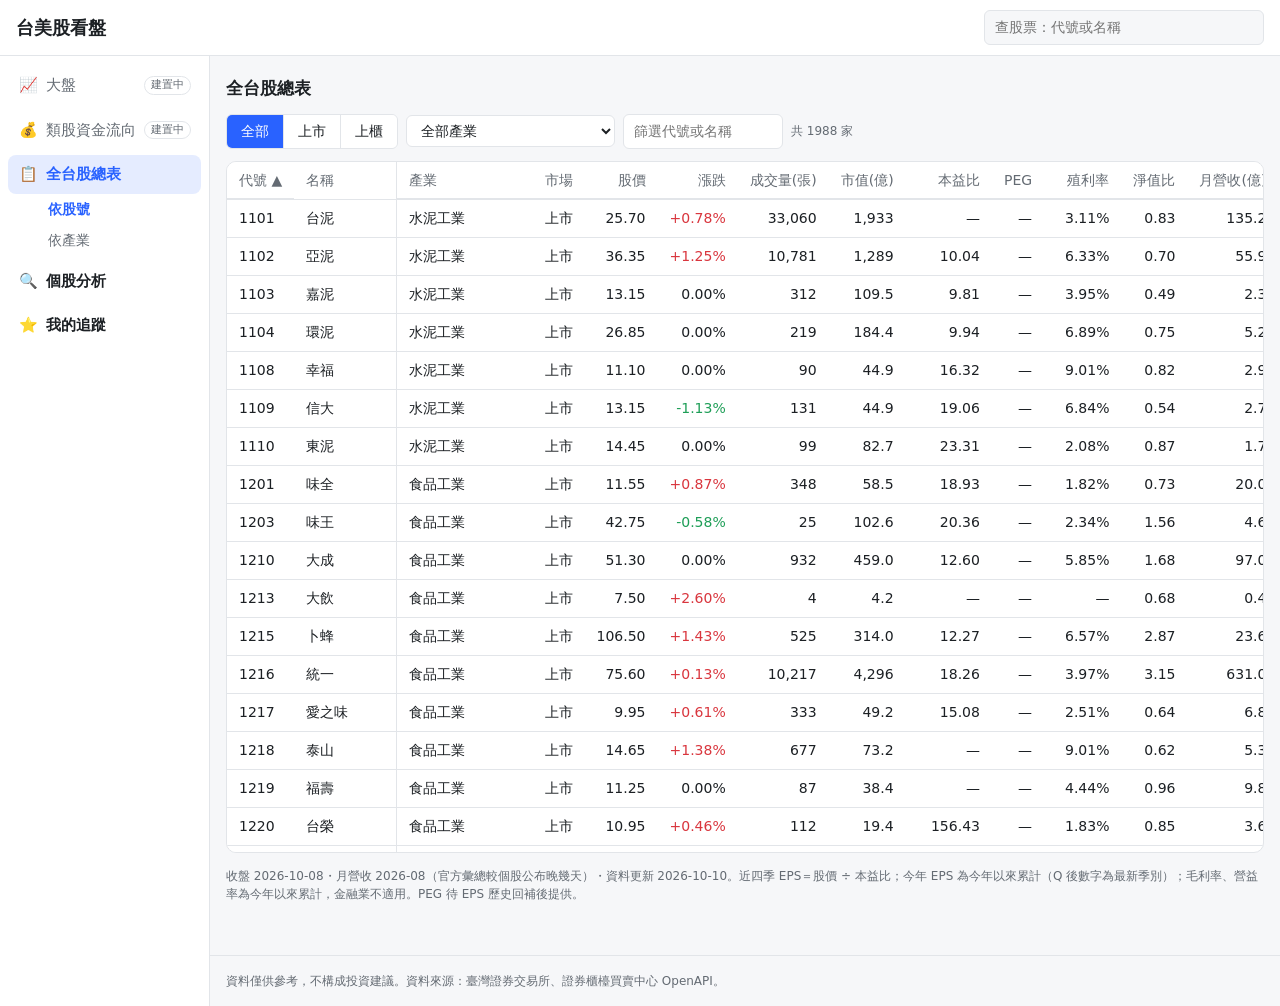
==== all.html @ 79d6c129 "UP2" ====
<!DOCTYPE html>
<html lang="zh-Hant">
<head>
<meta charset="UTF-8">
<meta name="viewport" content="width=device-width, initial-scale=1">
<meta name="robots" content="noindex">
<title>全台股總表｜台美股看盤</title>
<link rel="stylesheet" href="assets/style.css">
</head>
<body>
<header class="topbar">
  <h1><a href="index.html">台美股看盤</a></h1>
  <nav><a href="index.html">追蹤清單</a><a href="compare.html">比較</a></nav>
</header>

<main class="wide">
  <h2 id="title">全台股總表</h2>

  <section class="panel" id="p-industry" hidden>
    <h3>產業總覽 <span class="updated">（點產業只看該產業；漲跌為市值加權）</span></h3>
    <div class="table-wrap"><table id="t-industry"></table></div>
  </section>

  <div class="toolbar">
    <div class="seg" role="group" aria-label="市場">
      <button type="button" data-mk="all">全部</button>
      <button type="button" data-mk="TWSE">上市</button>
      <button type="button" data-mk="TPEX">上櫃</button>
    </div>
    <select id="f-ind" aria-label="產業"><option value="">全部產業</option></select>
    <input type="search" id="f-q" placeholder="篩選代號或名稱" aria-label="篩選代號或名稱">
    <span class="updated" id="count"></span>
  </div>

  <section class="panel">
    <div class="table-wrap big-table" id="wrap">
      <table id="t-all">
        <thead><tr id="head"></tr></thead>
        <tbody id="rows"><tr><td class="l">載入中…</td></tr></tbody>
      </table>
      <div id="more" class="note"></div>
    </div>
  </section>
  <p class="note" style="padding:0" id="foot"></p>
</main>

<footer>
  資料僅供參考，不構成投資建議。資料來源：臺灣證券交易所、證券櫃檯買賣中心 OpenAPI。
</footer>

<script src="assets/app.js"></script>
<script src="assets/layout.js"></script>
<script src="assets/search.js"></script>
<script>
(async function () {
  const yi = (x) => (App.isNum(x) ? App.fmtNum(x / 1e8, x >= 1e11 ? 0 : 1) : "—");  // 元 → 億
  const pctCell = (x) => '<span class="' + App.upDown(x) + '">' + App.fmtPct(x, true) + "</span>";
  // l：靠左；asc：預設由小到大（其餘數字欄預設由大到小）
  const COLS = [
    { k: "code", t: "代號", l: true, asc: true, f: (s) => App.esc(s.code) },
    { k: "name", t: "名稱", l: true, asc: true, f: (s) => App.esc(s.name) },
    { k: "industry", t: "產業", l: true, asc: true, f: (s) => App.esc(s.industry) },
    { k: "market", t: "市場", l: true, asc: true, f: (s) => (s.market === "TWSE" ? "上市" : "上櫃") },
    { k: "close", t: "股價", f: (s) => App.fmtPrice(s.close) },
    { k: "change_pct", t: "漲跌", f: (s) => pctCell(s.change_pct) },
    { k: "volume", t: "成交量(張)", f: (s) => App.fmtNum(s.volume) },
    { k: "mktcap", t: "市值(億)", f: (s) => yi(s.mktcap) },
    { k: "pe", t: "本益比", asc: true, f: (s) => App.fmtNum(s.pe, 2) },
    { k: "peg", t: "PEG", asc: true, f: (s) => App.fmtNum(s.peg, 2) },
    { k: "yield", t: "殖利率", f: (s) => App.fmtPct(s.yield) },
    { k: "pb", t: "淨值比", asc: true, f: (s) => App.fmtNum(s.pb, 2) },
    { k: "rev", t: "月營收(億)", f: (s) => yi(s.rev) },
    { k: "rev_yoy", t: "營收YoY", f: (s) => pctCell(s.rev_yoy) },
    { k: "rev_cum_yoy", t: "累計YoY", f: (s) => pctCell(s.rev_cum_yoy) },
    { k: "eps_ttm", t: "近四季EPS", f: (s) => App.fmtNum(s.eps_ttm, 2) },
    { k: "eps_ytd", t: "今年EPS", f: (s) => App.fmtNum(s.eps_ytd, 2) + (s.eps_period ? ' <span class="updated">' + s.eps_period.slice(4) + "</span>" : "") },
    { k: "gross_margin", t: "毛利率", f: (s) => App.fmtPct(s.gross_margin) },
    { k: "op_margin", t: "營益率", f: (s) => App.fmtPct(s.op_margin) },
  ];

  let data;
  try {
    data = await App.loadJSON("data/all/stocks.json");
  } catch (e) {
    document.getElementById("rows").innerHTML = '<tr><td class="l">讀不到 data/all/stocks.json（排程執行後才會產生）。</td></tr>';
    return;
  }
  const all = data.rows.map((r) => Object.fromEntries(data.fields.map((f, i) => [f, r[i]])));
  const industryView = new URLSearchParams(location.search).get("view") === "industry";
  if (industryView) document.getElementById("title").textContent = "全台股總表・依產業";

  // 篩選、排序記在瀏覽器（方便用，讀不到也沒關係）
  let st = { mk: "all", ind: "", q: "", key: "code", dir: 1 };
  try { st = Object.assign(st, JSON.parse(localStorage.getItem("all-state") || "{}")); } catch (e) {}
  st.q = "";
  const save = () => { try { localStorage.setItem("all-state", JSON.stringify(Object.assign({}, st, { q: "" }))); } catch (e) {} };

  // 產業選單（依家數多到少）
  const inds = {};
  all.forEach((s) => { inds[s.industry] = (inds[s.industry] || 0) + 1; });
  const indSel = document.getElementById("f-ind");
  indSel.innerHTML += Object.keys(inds).sort((a, b) => inds[b] - inds[a]).map((k) => '<option value="' + App.esc(k) + '">' + App.esc(k) + "（" + inds[k] + "）</option>").join("");
  indSel.value = st.ind;
  if (indSel.value !== st.ind) st.ind = "";

  // 欄位標題
  const head = document.getElementById("head");
  head.innerHTML = COLS.map((c, i) => '<th class="sort' + (c.l ? " l" : "") + (i < 2 ? " stick s" + i : "") + '" data-k="' + c.k + '" tabindex="0">' + c.t + "</th>").join("");
  const sortBy = (th) => {
    if (!th) return;
    const c = COLS.find((x) => x.k === th.dataset.k);
    st.dir = st.key === c.k ? -st.dir : (c.asc ? 1 : -1);
    st.key = c.k;
    save(); render();
  };
  head.addEventListener("click", (e) => sortBy(e.target.closest("th")));
  head.addEventListener("keydown", (e) => { if (e.key === "Enter") sortBy(e.target.closest("th")); });

  document.querySelectorAll(".seg button[data-mk]").forEach((b) => b.addEventListener("click", () => { st.mk = b.dataset.mk; save(); render(); }));
  indSel.addEventListener("change", () => { st.ind = indSel.value; save(); render(); });
  let qt;
  document.getElementById("f-q").addEventListener("input", (e) => { clearTimeout(qt); qt = setTimeout(() => { st.q = e.target.value.trim().toUpperCase(); render(); }, 150); });
  document.getElementById("rows").addEventListener("click", (e) => {
    const tr = e.target.closest("tr[data-code]");
    if (tr) location.href = "stock.html?symbol=" + encodeURIComponent(tr.dataset.code) + "&m=tw";
  });

  function cmp(a, b) {
    const x = a[st.key], y = b[st.key];
    if (x == null && y == null) return a.code < b.code ? -1 : 1;
    if (x == null) return 1;   // 空值永遠排最後
    if (y == null) return -1;
    const r = typeof x === "string" ? x.localeCompare(y, "zh-TW") : x - y;
    return (r || (a.code < b.code ? -1 : 1)) * (r ? st.dir : 1);
  }

  // 一次只畫一批（約 1,900 列全部畫出來手機會卡），捲到底再畫下一批
  const BATCH = 200;
  let list = [], shown = 0;
  const tbody = document.getElementById("rows"), more = document.getElementById("more");
  const rowHtml = (s) => '<tr class="link" data-code="' + App.esc(s.code) + '">' +
    COLS.map((c, i) => "<td" + (c.l || i < 2 ? ' class="' + (c.l ? "l" : "") + (i < 2 ? " stick s" + i : "") + '"' : "") + ">" + c.f(s) + "</td>").join("") + "</tr>";
  function appendBatch() {
    if (shown >= list.length) return;
    tbody.insertAdjacentHTML("beforeend", list.slice(shown, shown + BATCH).map(rowHtml).join(""));
    shown = Math.min(list.length, shown + BATCH);
    more.textContent = shown < list.length ? "已顯示 " + shown + "／" + list.length + " 家，往下捲動載入更多…" : "";
  }
  new IntersectionObserver((es) => { if (es[0].isIntersecting) appendBatch(); }, { rootMargin: "600px" }).observe(more);

  function render() {
    document.querySelectorAll(".seg button[data-mk]").forEach((b) => b.setAttribute("aria-pressed", String(b.dataset.mk === st.mk)));
    head.querySelectorAll("th").forEach((th) => {
      if (th.dataset.k === st.key) th.setAttribute("aria-sort", st.dir > 0 ? "ascending" : "descending");
      else th.removeAttribute("aria-sort");
    });
    list = all.filter((s) => (st.mk === "all" || s.market === st.mk) && (!st.ind || s.industry === st.ind) &&
      (!st.q || s.code.startsWith(st.q) || s.name.toUpperCase().includes(st.q))).sort(cmp);
    document.getElementById("count").textContent = "共 " + list.length + " 家";
    tbody.innerHTML = list.length ? "" : '<tr><td class="l">沒有符合的股票。</td></tr>';
    shown = 0;
    appendBatch();
    if (industryView) renderIndustry();
  }

  // 依產業：各產業家數、市值加權漲跌、漲跌家數、本益比與營收 YoY 中位數、總市值
  function median(a) {
    const v = a.filter(App.isNum).sort((x, y) => x - y);
    if (!v.length) return null;
    const m = v.length >> 1;
    return v.length % 2 ? v[m] : (v[m - 1] + v[m]) / 2;
  }
  function renderIndustry() {
    document.getElementById("p-industry").hidden = false;
    const groups = {};
    all.filter((s) => st.mk === "all" || s.market === st.mk).forEach((s) => (groups[s.industry] = groups[s.industry] || []).push(s));
    const rows = Object.entries(groups).map(([name, g]) => {
      const cap = g.reduce((a, s) => a + (s.mktcap || 0), 0);
      const w = g.filter((s) => s.mktcap && App.isNum(s.change_pct));
      const wsum = w.reduce((a, s) => a + s.mktcap, 0);
      return {
        name, n: g.length, cap,
        chg: wsum ? w.reduce((a, s) => a + s.change_pct * s.mktcap, 0) / wsum : null,
        up: g.filter((s) => s.change_pct > 0).length, down: g.filter((s) => s.change_pct < 0).length,
        pe: median(g.map((s) => s.pe)), yoy: median(g.map((s) => s.rev_yoy)),
      };
    }).sort((a, b) => b.cap - a.cap);
    document.getElementById("t-industry").innerHTML =
      "<thead><tr><th>產業</th><th>家數</th><th>市值加權漲跌</th><th>上漲／下跌</th><th>總市值(億)</th><th>本益比中位數</th><th>營收YoY中位數</th></tr></thead><tbody>" +
      rows.map((r) => '<tr class="link' + (st.ind === r.name ? " cur" : "") + '" data-ind="' + App.esc(r.name) + '"><td>' + App.esc(r.name) + "</td><td>" + r.n + "</td><td>" + pctCell(r.chg) +
        '</td><td><span class="up">' + r.up + '</span>／<span class="down">' + r.down + "</span></td><td>" + yi(r.cap) + "</td><td>" + App.fmtNum(r.pe, 1) + "</td><td>" + pctCell(r.yoy) + "</td></tr>").join("") + "</tbody>";
  }
  document.getElementById("t-industry").addEventListener("click", (e) => {
    const tr = e.target.closest("tr[data-ind]");
    if (!tr) return;
    st.ind = st.ind === tr.dataset.ind ? "" : tr.dataset.ind;  // 再點一次取消
    indSel.value = st.ind;
    save(); render();
    document.getElementById("wrap").scrollIntoView({ behavior: "smooth", block: "start" });
  });

  const months = {};
  all.forEach((s) => { if (s.rev_month) months[s.rev_month] = (months[s.rev_month] || 0) + 1; });
  const revMonth = Object.keys(months).sort((a, b) => months[b] - months[a])[0];
  const dates = all.map((s) => s.date).filter(Boolean).sort();
  document.getElementById("foot").textContent =
    "收盤 " + (dates[dates.length - 1] || "—") + "・月營收 " + (revMonth || "—") + "（官方彙總較個股公布晚幾天）・資料更新 " + data.updated +
    "。近四季 EPS＝股價 ÷ 本益比；今年 EPS 為今年以來累計（Q 後數字為最新季別）；毛利率、營益率為今年以來累計，金融業不適用。PEG 待 EPS 歷史回補後提供。";
  render();
})();
</script>
</body>
</html>
---- assets/style.css ----
:root {
  --bg: #f6f7f9;
  --card: #ffffff;
  --text: #1c2024;
  --muted: #646b73;
  --border: #e2e5e9;
  --accent: #2962ff;
  --up: #d9363e;        /* 紅漲 */
  --down: #1e9e57;      /* 綠跌 */
  --grid: #eceef1;
  --series-1: #4c6ef5;  /* 營收長條 */
  --series-2: #f08c00;  /* 第一條折線（YoY、毛利率） */
  --series-3: #ae3ec9;  /* 第二條折線（營益率） */
  color-scheme: light;
}
@media (prefers-color-scheme: dark) {
  :root {
    --bg: #111418;
    --card: #1a1e23;
    --text: #e6e8eb;
    --muted: #9aa1a9;
    --border: #2b3036;
    --accent: #5b8cff;
    --up: #ff6b6b;
    --down: #40c074;
    --grid: #262b31;
    --series-1: #748ffc;
    --series-2: #ffa94d;
    --series-3: #da77f2;
    color-scheme: dark;
  }
}
.up { color: var(--up); }
.down { color: var(--down); }

* { box-sizing: border-box; }
body {
  margin: 0;
  background: var(--bg);
  color: var(--text);
  font-family: system-ui, -apple-system, "Segoe UI", "Noto Sans TC", "Microsoft JhengHei", sans-serif;
  line-height: 1.5;
}
a { color: var(--accent); }

.topbar {
  display: flex; align-items: center; gap: 16px;
  padding: 10px 16px;
  background: var(--card);
  border-bottom: 1px solid var(--border);
}
.topbar h1 { font-size: 18px; margin: 0; }
.topbar h1 a { color: inherit; text-decoration: none; }
.topbar nav { margin-left: auto; display: flex; gap: 14px; font-size: 14px; }
.topbar nav a { text-decoration: none; }

/* ---------- 主畫面版面：左側選單＋右側內容 ---------- */
.topbar { position: sticky; top: 0; z-index: 30; }
.topbar nav { display: none; }   /* 頁首連結改由左側選單提供（搜尋框以它定位） */
.menu-btn { display: none; border: 1px solid var(--border); background: var(--card); color: var(--text); border-radius: 6px; font-size: 18px; line-height: 1; padding: 5px 9px; cursor: pointer; }
.layout { display: grid; grid-template-columns: 210px minmax(0, 1fr); min-height: calc(100vh - 53px); }
.content { min-width: 0; }
.panel, .two-col { scroll-margin-top: 64px; }  /* 點選單細項跳到錨點時，不被固定的頁首蓋住 */
.content > main { max-width: 1240px; }
.sidebar { border-right: 1px solid var(--border); background: var(--card); }
.sidebar nav { position: sticky; top: 53px; max-height: calc(100vh - 53px); overflow-y: auto; padding: 10px 8px 24px; }
.grp { margin-bottom: 6px; }
.grp .big { display: flex; align-items: center; gap: 8px; padding: 8px 10px; white-space: nowrap; border-radius: 8px; color: var(--text); text-decoration: none; font-weight: 600; font-size: 15px; }
.grp .big i { font-style: normal; width: 20px; text-align: center; }
.grp a.big:hover { background: var(--bg); }
.grp.on .big { background: color-mix(in srgb, var(--accent) 12%, transparent); color: var(--accent); }
.grp .sub { display: none; padding: 5px 10px 5px 40px; border-radius: 6px; color: var(--muted); text-decoration: none; font-size: 14px; }
.grp.on .sub { display: block; }
.grp .sub:hover { color: var(--text); background: var(--bg); }
.grp .sub.cur { color: var(--accent); font-weight: 600; }
.grp.off .big { color: var(--muted); font-weight: 500; cursor: default; }
.grp.off em { margin-left: auto; font-style: normal; font-size: 11px; border: 1px solid var(--border); border-radius: 999px; padding: 0 6px; }
@media (max-width: 900px) {
  .menu-btn { display: inline-block; }
  .layout { display: block; }
  .sidebar { position: fixed; z-index: 40; top: 0; bottom: 0; left: 0; width: 250px; transform: translateX(-100%); transition: transform .2s; box-shadow: 0 0 24px rgba(0,0,0,.25); }
  .sidebar nav { top: 0; max-height: 100vh; padding-top: 16px; }
  body.menu-open .sidebar { transform: none; }
  body.menu-open .content::before { content: ""; position: fixed; inset: 0; z-index: 35; background: rgba(0,0,0,.35); }
}

/* 頁首搜尋框 */
.search { position: relative; flex: 0 1 280px; margin-left: auto; }
.search input {
  width: 100%; padding: 6px 10px; border: 1px solid var(--border); border-radius: 6px;
  background: var(--bg); color: var(--text); font: inherit; font-size: 14px;
}
.search input:focus { outline: 2px solid var(--accent); outline-offset: -1px; }
.search ul {
  position: absolute; z-index: 20; top: calc(100% + 4px); left: 0; right: 0; margin: 0; padding: 4px 0; list-style: none;
  background: var(--card); border: 1px solid var(--border); border-radius: 8px; box-shadow: 0 6px 20px rgba(0,0,0,.15);
  max-height: 360px; overflow-y: auto; font-size: 14px;
}
.search li { padding: 6px 12px; cursor: pointer; white-space: nowrap; overflow: hidden; text-overflow: ellipsis; }
.search li span { color: var(--muted); font-size: 12px; }
.search li[aria-selected="true"], .search li:hover { background: var(--bg); }
.search li.empty { color: var(--muted); cursor: default; }
.topbar .search + nav { margin-left: 0; }
.live-note {
  margin: -6px 0 14px; padding: 8px 12px; border: 1px dashed var(--border); border-radius: 8px;
  font-size: 13px; color: var(--muted); line-height: 1.8;
}
.live-note code.entry { color: var(--text); word-break: break-all; }
.live-note .btn { padding: 1px 8px; font-size: 12px; }

.tape { border-bottom: 1px solid var(--border); min-height: 46px; background: var(--card); }
/* 頁首跑馬燈：自動往左捲動，滑鼠移上去暫停；系統設定「減少動態效果」時改成可橫向拖動的靜態列 */
.own-tape { overflow: hidden; padding: 12px 0; white-space: nowrap; font-size: 14px; }
.own-tape .track { display: inline-flex; animation: tape linear infinite; }
.own-tape .dup { display: inline-flex; }
.own-tape:hover .track { animation-play-state: paused; }
@keyframes tape { from { transform: translateX(0); } to { transform: translateX(-50%); } }
@media (prefers-reduced-motion: reduce) {
  .own-tape { overflow-x: auto; }
  .own-tape .track { animation: none; padding-left: 16px; }
  .own-tape .dup[aria-hidden="true"] { display: none; }
}
.own-tape a { color: var(--text); text-decoration: none; padding-right: 28px; }
.own-tape a:hover b { color: var(--accent); }

main { max-width: 1200px; margin: 0 auto; padding: 16px; }
h2 { font-size: 17px; margin: 24px 0 12px; }
h2:first-child { margin-top: 4px; }

.grid {
  display: grid;
  grid-template-columns: repeat(auto-fill, minmax(280px, 1fr));
  gap: 14px;
}
.card {
  display: block;
  background: var(--card);
  border: 1px solid var(--border);
  border-radius: 10px;
  overflow: hidden;
  color: inherit;
  text-decoration: none;
  transition: border-color .15s;
}
.card:hover { border-color: var(--accent); }
.card-head {
  display: flex; justify-content: space-between; align-items: baseline;
  padding: 10px 14px 0;
}
.card-head strong { font-size: 16px; }
.card-head span { color: var(--muted); font-size: 13px; }
.card .mini { height: 220px; position: relative; }
/* 卡片上的 widget 不攔截點擊，整張卡片都能點進個股頁 */
.card .mini iframe { pointer-events: none; }

.stock-head { display: flex; flex-wrap: wrap; align-items: baseline; gap: 10px; margin-bottom: 12px; }
.stock-head h2 { margin: 0; font-size: 22px; }
.stock-head .tag { color: var(--muted); font-size: 14px; }
.panel {
  background: var(--card);
  border: 1px solid var(--border);
  border-radius: 10px;
  margin-bottom: 14px;
  overflow: hidden;
}
.panel > h3 { font-size: 15px; margin: 0; padding: 10px 14px; border-bottom: 1px solid var(--border); }
.panel .body { position: relative; }
.chart-body { height: 520px; }
.info-body { min-height: 180px; }
.two-col { display: grid; grid-template-columns: 1fr 1fr; gap: 14px; }
.two-col .body { height: 500px; }

.tradingview-widget-container, .tradingview-widget-container__widget { height: 100%; width: 100%; }
.tradingview-widget-copyright { display: none; }

.nodata {
  display: flex; flex-direction: column; align-items: center; justify-content: center; gap: 4px;
  height: 100%; min-height: 120px;
  color: var(--muted); font-size: 14px; text-align: center;
}
.msg { color: var(--muted); padding: 24px 0; }

/* 首頁：上市股票用自己的資料畫的小卡 */
.own-mini { display: flex; flex-direction: column; height: 100%; padding: 8px 14px 10px; }
.own-mini .px { font-size: 26px; font-weight: 600; }
.own-mini .chg { font-size: 15px; margin-left: 6px; }
.own-mini .sub { color: var(--muted); font-size: 12px; }
.own-mini svg { flex: 1; width: 100%; min-height: 0; margin-top: 6px; }

/* 個股頁：報價列 */
.quote { display: flex; flex-wrap: wrap; align-items: baseline; gap: 6px 18px; margin: -4px 0 14px; }
.quote .px { font-size: 30px; font-weight: 600; }
.quote .chg { font-size: 16px; }
.stats { display: flex; flex-wrap: wrap; gap: 6px 16px; font-size: 14px; color: var(--muted); }
.stats b { color: var(--text); font-weight: 600; }
.updated { color: var(--muted); font-size: 12px; }
.btn {
  display: inline-block; padding: 5px 12px; border-radius: 6px;
  border: 1px solid var(--border); background: var(--card);
  color: var(--accent); font-size: 14px; text-decoration: none;
}
.btn:hover { border-color: var(--accent); }

.two-col.charts-2 .body { height: 300px; }
.sub-body { height: 150px; border-top: 1px solid var(--border); }
.kctl { display: flex; flex-wrap: wrap; align-items: center; gap: 6px 14px; padding: 10px 14px 0; font-size: 13px; }
.kctl label { display: inline-flex; align-items: center; gap: 4px; cursor: pointer; }
.kctl label i, .dot { display: inline-block; width: 10px; height: 3px; border-radius: 2px; vertical-align: middle; margin-right: 4px; }
.kctl .seg { margin-left: auto; }
.kctl .seg button { padding: 3px 10px; font-size: 13px; }
.klegend { display: flex; flex-wrap: wrap; gap: 2px 12px; padding: 6px 14px; font-size: 12px; color: var(--muted); min-height: 30px; font-variant-numeric: tabular-nums; }
.klegend b { font-weight: 600; }
#t-deduct table { font-size: 13px; border-top: 1px solid var(--border); }
.canvas-body { height: 300px; padding: 10px 12px 12px; }
.note { color: var(--muted); font-size: 12px; padding: 0 14px 10px; }

/* 表格（股利、比較頁） */
.table-wrap { overflow-x: auto; }
table { width: 100%; border-collapse: collapse; font-size: 14px; }
th, td { padding: 8px 12px; text-align: right; border-bottom: 1px solid var(--border); white-space: nowrap; }
th:first-child, td:first-child, th.l, td.l { text-align: left; }
th { color: var(--muted); font-weight: 500; }
tbody tr:last-child td { border-bottom: 0; }

/* 全台股總表：表格自己捲動，表頭固定在上、代號名稱固定在左 */
.content > main.wide { max-width: none; }
.big-table { max-height: calc(100vh - 210px); overflow: auto; }
.big-table thead th { position: sticky; top: 0; z-index: 2; background: var(--card); box-shadow: inset 0 -1px 0 var(--border); }
.big-table .stick { position: sticky; z-index: 1; background: var(--card); }
.big-table thead th.stick { z-index: 3; }
.big-table .s0 { left: 0; min-width: 62px; }
.big-table .s1 { left: 62px; box-shadow: inset -1px 0 0 var(--border); }
.big-table tbody tr.link:hover td.stick { background: var(--bg); }
tr.cur td { background: color-mix(in srgb, var(--accent) 10%, transparent); }
.toolbar select, .toolbar input[type="search"] {
  padding: 6px 10px; border: 1px solid var(--border); border-radius: 6px; background: var(--card); color: var(--text); font: inherit; font-size: 14px;
}
.toolbar input[type="search"] { width: 160px; }

/* 比較頁 */
.toolbar { display: flex; flex-wrap: wrap; align-items: center; gap: 8px; margin-bottom: 12px; }
.seg { display: inline-flex; border: 1px solid var(--border); border-radius: 6px; overflow: hidden; }
.seg button {
  border: 0; background: var(--card); color: var(--text); padding: 6px 14px; font: inherit; font-size: 14px; cursor: pointer;
}
.seg button + button { border-left: 1px solid var(--border); }
.seg button[aria-pressed="true"] { background: var(--accent); color: #fff; }
th.sort { cursor: pointer; user-select: none; }
th.sort:hover { color: var(--text); }
th.sort[aria-sort="ascending"]::after { content: " ▲"; }
th.sort[aria-sort="descending"]::after { content: " ▼"; }
tbody tr.link { cursor: pointer; }
tbody tr.link:hover td { background: var(--bg); }

footer {
  max-width: 1200px; margin: 24px auto 0; padding: 16px;
  border-top: 1px solid var(--border);
  color: var(--muted); font-size: 12px;
}

@media (max-width: 760px) {
  .two-col { grid-template-columns: 1fr; }
  .chart-body { height: 420px; }
  .two-col .body { height: 460px; }
  .topbar h1 { font-size: 16px; }
  .topbar { flex-wrap: wrap; gap: 8px 12px; }
  .search { order: 3; flex: 1 1 100%; }
  .canvas-body, .two-col.charts-2 .body { height: 260px; }
  th, td { padding: 7px 8px; }
}
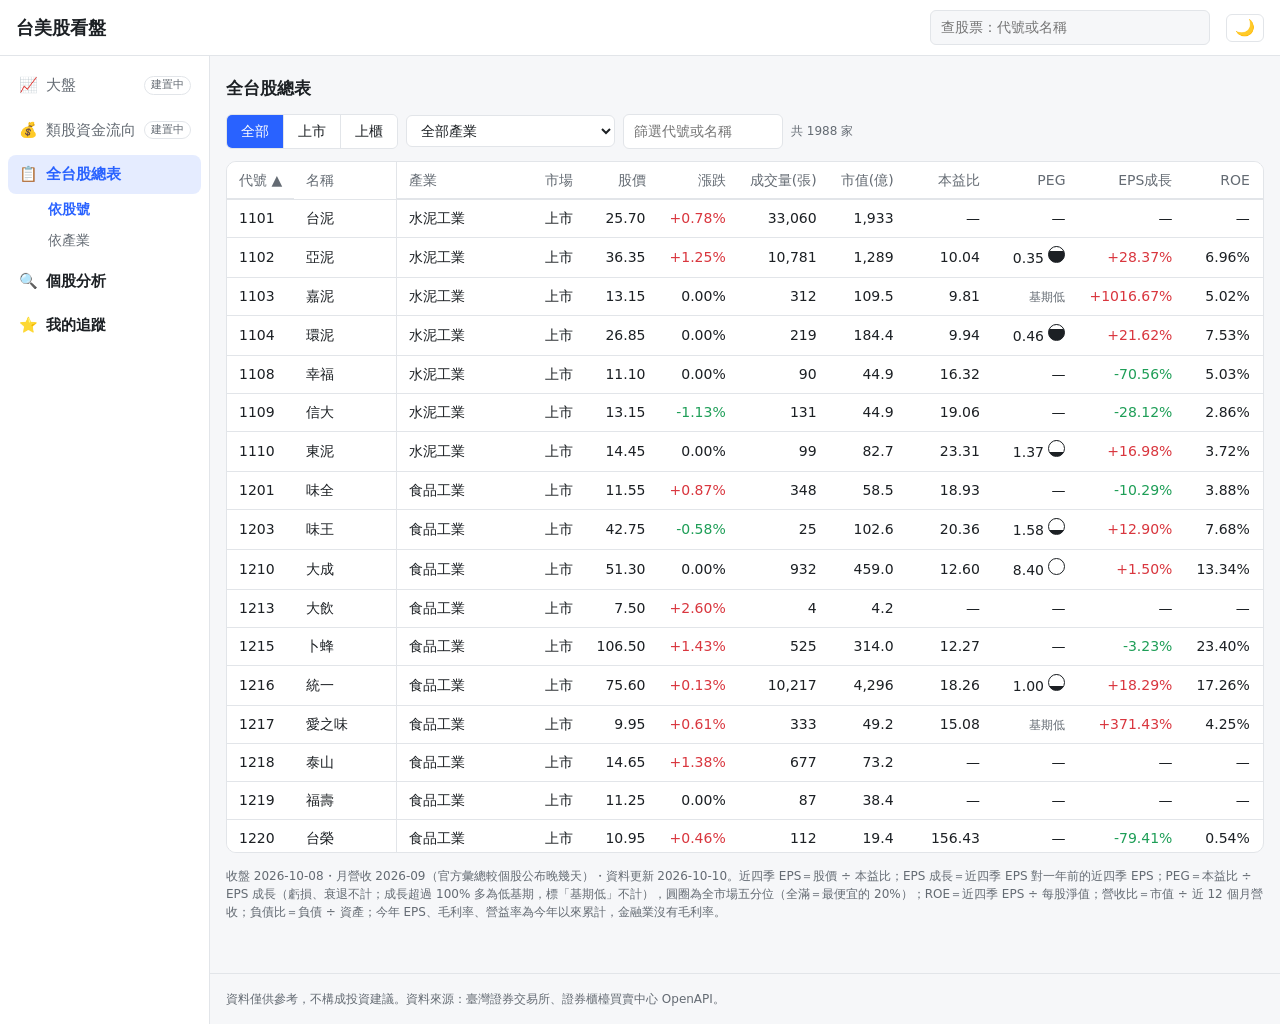
==== commit a1612fb9: "3" ====
--- a/all.html
+++ b/all.html
@@ -5,6 +5,7 @@
 <meta name="viewport" content="width=device-width, initial-scale=1">
 <meta name="robots" content="noindex">
 <title>全台股總表｜台美股看盤</title>
+<script>try { var t = localStorage.getItem("theme"); if (t) document.documentElement.dataset.theme = t; } catch (e) {}</script>
 <link rel="stylesheet" href="assets/style.css">
 </head>
 <body>
@@ -51,6 +52,7 @@
 <script src="assets/app.js"></script>
 <script src="assets/layout.js"></script>
 <script src="assets/search.js"></script>
+<script src="assets/refs.js"></script>
 <script>
 (async function () {
   const yi = (x) => (App.isNum(x) ? App.fmtNum(x / 1e8, x >= 1e11 ? 0 : 1) : "—");  // 元 → 億
@@ -66,9 +68,14 @@
     { k: "volume", t: "成交量(張)", f: (s) => App.fmtNum(s.volume) },
     { k: "mktcap", t: "市值(億)", f: (s) => yi(s.mktcap) },
     { k: "pe", t: "本益比", asc: true, f: (s) => App.fmtNum(s.pe, 2) },
-    { k: "peg", t: "PEG", asc: true, f: (s) => App.fmtNum(s.peg, 2) },
+    { k: "peg", t: "PEG", asc: true, f: (s) => (App.isNum(s.peg) ? App.fmtNum(s.peg, 2) + " " + Refs.dot(pegLv[s.code], "PEG 和全市場比")
+      : s.eps_growth > 100 ? '<span class="updated" title="EPS 成長超過 100%，多半是去年基期太低，PEG 不計算">基期低</span>' : "—") },
+    { k: "eps_growth", t: "EPS成長", f: (s) => pctCell(s.eps_growth) },
+    { k: "roe", t: "ROE", f: (s) => App.fmtPct(s.roe) },
     { k: "yield", t: "殖利率", f: (s) => App.fmtPct(s.yield) },
     { k: "pb", t: "淨值比", asc: true, f: (s) => App.fmtNum(s.pb, 2) },
+    { k: "psr", t: "營收比", asc: true, f: (s) => App.fmtNum(s.psr, 2) },
+    { k: "debt_ratio", t: "負債比", asc: true, f: (s) => App.fmtPct(s.debt_ratio) },
     { k: "rev", t: "月營收(億)", f: (s) => yi(s.rev) },
     { k: "rev_yoy", t: "營收YoY", f: (s) => pctCell(s.rev_yoy) },
     { k: "rev_cum_yoy", t: "累計YoY", f: (s) => pctCell(s.rev_cum_yoy) },
@@ -86,6 +93,7 @@
     return;
   }
   const all = data.rows.map((r) => Object.fromEntries(data.fields.map((f, i) => [f, r[i]])));
+  const pegLv = Refs.levelsFor(all, "peg");  // PEG 的全市場五分位燈號
   const industryView = new URLSearchParams(location.search).get("view") === "industry";
   if (industryView) document.getElementById("title").textContent = "全台股總表・依產業";
 
@@ -205,7 +213,8 @@
   const dates = all.map((s) => s.date).filter(Boolean).sort();
   document.getElementById("foot").textContent =
     "收盤 " + (dates[dates.length - 1] || "—") + "・月營收 " + (revMonth || "—") + "（官方彙總較個股公布晚幾天）・資料更新 " + data.updated +
-    "。近四季 EPS＝股價 ÷ 本益比；今年 EPS 為今年以來累計（Q 後數字為最新季別）；毛利率、營益率為今年以來累計，金融業不適用。PEG 待 EPS 歷史回補後提供。";
+    "。近四季 EPS＝股價 ÷ 本益比；EPS 成長＝近四季 EPS 對一年前的近四季 EPS；PEG＝本益比 ÷ EPS 成長（虧損、衰退不計；成長超過 100% 多為低基期，標「基期低」不計），圓圈為全市場五分位（全滿＝最便宜的 20%）；" +
+    "ROE＝近四季 EPS ÷ 每股淨值；營收比＝市值 ÷ 近 12 個月營收；負債比＝負債 ÷ 資產；今年 EPS、毛利率、營益率為今年以來累計，金融業沒有毛利率。";
   render();
 })();
 </script>
--- a/assets/style.css
+++ b/assets/style.css
@@ -13,8 +13,24 @@
   --series-3: #ae3ec9;  /* 第二條折線（營益率） */
   color-scheme: light;
 }
+/* 深色：手動選深色（html[data-theme="dark"]），或沒手動選、系統是深色時 */
+:root[data-theme="dark"] {
+  --bg: #111418;
+  --card: #1a1e23;
+  --text: #e6e8eb;
+  --muted: #9aa1a9;
+  --border: #2b3036;
+  --accent: #5b8cff;
+  --up: #ff6b6b;
+  --down: #40c074;
+  --grid: #262b31;
+  --series-1: #748ffc;
+  --series-2: #ffa94d;
+  --series-3: #da77f2;
+  color-scheme: dark;
+}
 @media (prefers-color-scheme: dark) {
-  :root {
+  :root:not([data-theme="light"]) {
     --bg: #111418;
     --card: #1a1e23;
     --text: #e6e8eb;
@@ -30,6 +46,8 @@
     color-scheme: dark;
   }
 }
+.theme-btn { border: 1px solid var(--border); background: var(--card); color: var(--text); border-radius: 6px; font-size: 16px; line-height: 1; padding: 5px 8px; cursor: pointer; }
+.theme-btn:hover { border-color: var(--accent); }
 .up { color: var(--up); }
 .down { color: var(--down); }
 
@@ -180,6 +198,40 @@
 }
 .msg { color: var(--muted); padding: 24px 0; }
 
+/* 首頁：「＋」加入卡、卡片右上角「×」移除 */
+.card { position: relative; }
+.card .rm {
+  position: absolute; top: 6px; right: 6px; width: 26px; height: 26px; border-radius: 50%;
+  border: 1px solid var(--border); background: var(--card); color: var(--muted); font-size: 16px; line-height: 1;
+  cursor: pointer; opacity: 0; transition: opacity .15s;
+}
+.card:hover .rm, .card .rm:focus-visible { opacity: 1; }
+@media (hover: none) { .card .rm { opacity: .7; } }   /* 手機沒有滑鼠移上去，直接顯示 */
+.card .rm:hover { color: var(--up); border-color: var(--up); }
+.card.busy { opacity: .4; pointer-events: none; }
+.card-head span { margin-right: 26px; }
+.add-card {
+  display: flex; flex-direction: column; align-items: center; justify-content: center; gap: 6px;
+  min-height: 262px; border: 2px dashed var(--border); background: transparent; color: var(--muted);
+  font: inherit; font-size: 15px; cursor: pointer;
+}
+.add-card .plus { font-size: 44px; line-height: 1; font-weight: 300; }
+.add-card:hover { border-color: var(--accent); color: var(--accent); }
+dialog { border: 1px solid var(--border); border-radius: 12px; padding: 0; background: var(--card); color: var(--text); width: min(480px, calc(100vw - 32px)); }
+dialog::backdrop { background: rgba(0,0,0,.4); }
+.dlg { padding: 18px; }
+.dlg h3 { margin: 0 0 12px; font-size: 17px; }
+.dlg input { width: 100%; padding: 8px 10px; border: 1px solid var(--border); border-radius: 6px; background: var(--bg); color: var(--text); font: inherit; }
+.pick-list { list-style: none; margin: 10px 0 0; padding: 0; max-height: 300px; overflow-y: auto; }
+.pick-list button {
+  width: 100%; text-align: left; padding: 8px 10px; border: 0; border-radius: 6px; background: transparent; color: var(--text); font: inherit; font-size: 14px; cursor: pointer;
+}
+.pick-list button:hover:not(:disabled) { background: var(--bg); }
+.pick-list button:disabled { color: var(--muted); cursor: default; }
+.pick-list span { color: var(--muted); font-size: 12px; }
+.pick-list .empty { color: var(--muted); padding: 8px 10px; font-size: 14px; }
+.dlg-foot { display: flex; justify-content: flex-end; margin-top: 10px; }
+
 /* 首頁：上市股票用自己的資料畫的小卡 */
 .own-mini { display: flex; flex-direction: column; height: 100%; padding: 8px 14px 10px; }
 .own-mini .px { font-size: 26px; font-weight: 600; }
@@ -222,6 +274,32 @@
 th { color: var(--muted); font-weight: 500; }
 tbody tr:last-child td { border-bottom: 0; }
 
+/* 本益成長比評分卡（仿 REFS）：圓圈由下往上塗滿，--f 是塗滿比例 */
+.refs-wrap { display: grid; grid-template-columns: minmax(280px, 400px) 1fr; gap: 18px; padding: 14px; align-items: start; }
+.refs-card { border: 2px solid var(--text); font-size: 14px; font-variant-numeric: tabular-nums; }
+.refs-title { text-align: center; font-size: 19px; font-weight: 700; padding: 12px 8px; border-bottom: 1px solid var(--text); }
+.refs-title small { font-size: 13px; font-weight: 400; color: var(--muted); }
+.refs-sec { padding: 8px 12px; border-bottom: 1px solid var(--text); }
+.refs-sec:last-child { border-bottom: 0; }
+.refs-price { display: flex; justify-content: space-between; align-items: center; }
+.refs-price small { color: var(--muted); }
+.refs-price b { font-size: 30px; }
+.refs-row { display: flex; justify-content: space-between; gap: 10px; line-height: 1.7; }
+.refs-row span:last-child { text-align: right; }
+.refs-grid { display: grid; grid-template-columns: 1fr auto 20px 20px; gap: 5px 8px; align-items: center; }
+.refs-h { text-align: center; font-size: 12px; color: var(--muted); line-height: 1; }
+.refs-v { text-align: right; white-space: nowrap; }
+.refs-dot {
+  display: inline-block; width: 17px; height: 17px; border-radius: 50%; border: 1.5px solid var(--text); justify-self: center;
+  background: linear-gradient(to top, var(--text) var(--f, 0%), transparent var(--f, 0%));
+}
+.refs-dot.na { border: 0; background: none; font-size: 17px; line-height: 17px; text-align: center; color: var(--muted); }
+.refs-dot.few { border-style: dashed; border-color: var(--muted); }
+.refs-help { font-size: 14px; color: var(--muted); line-height: 1.8; }
+.refs-help b { color: var(--text); }
+.refs-help .refs-dot { vertical-align: -3px; margin-right: 2px; }
+@media (max-width: 760px) { .refs-wrap { grid-template-columns: 1fr; } }
+
 /* 全台股總表：表格自己捲動，表頭固定在上、代號名稱固定在左 */
 .content > main.wide { max-width: none; }
 .big-table { max-height: calc(100vh - 210px); overflow: auto; }
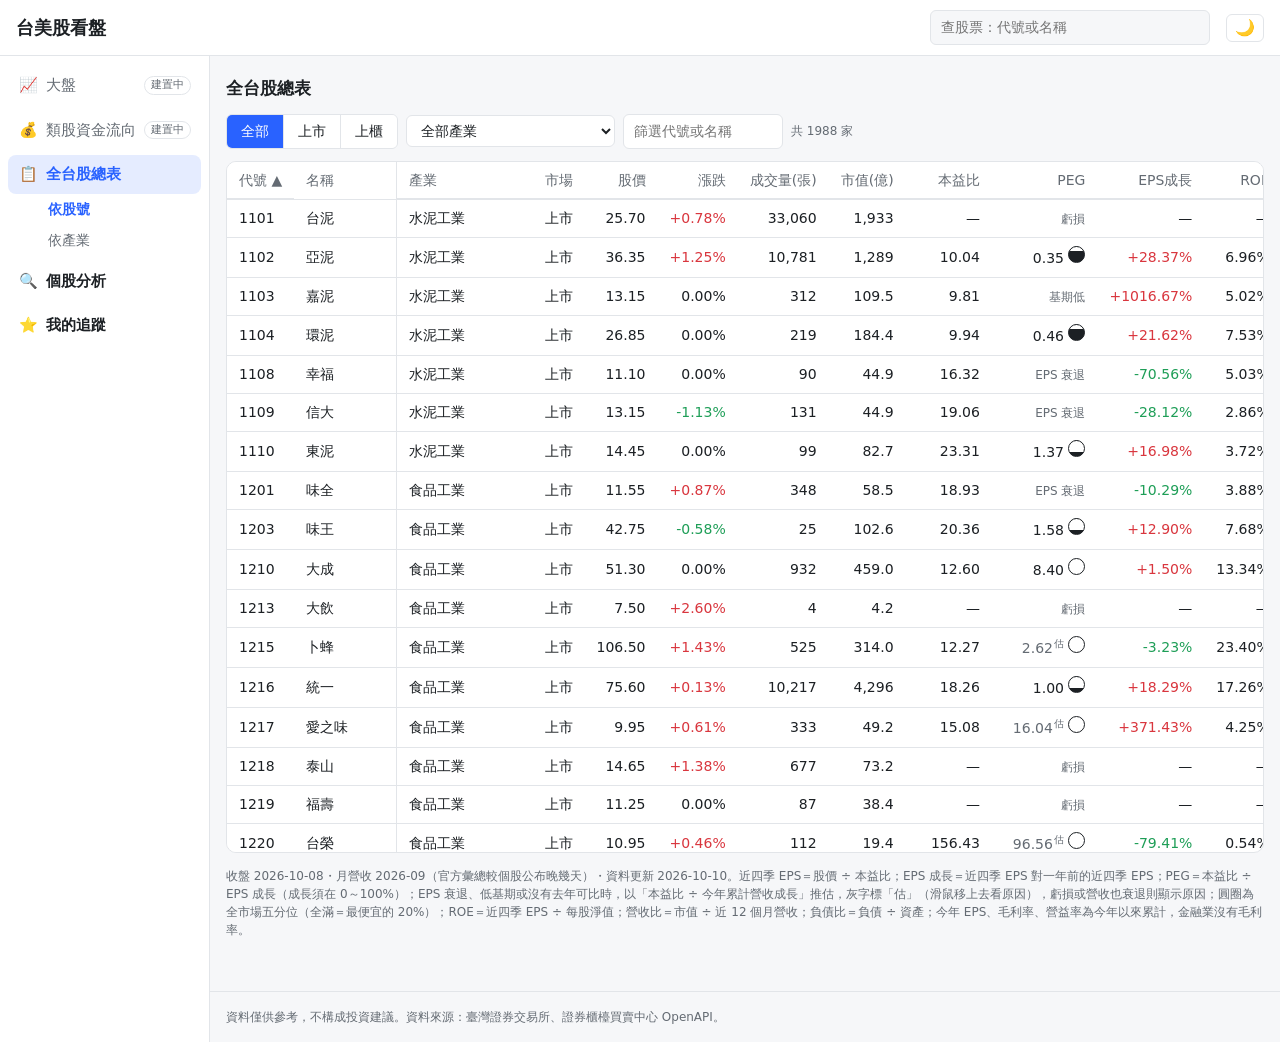
==== commit d18b7932: "d" ====
--- a/all.html
+++ b/all.html
@@ -68,8 +68,10 @@
     { k: "volume", t: "成交量(張)", f: (s) => App.fmtNum(s.volume) },
     { k: "mktcap", t: "市值(億)", f: (s) => yi(s.mktcap) },
     { k: "pe", t: "本益比", asc: true, f: (s) => App.fmtNum(s.pe, 2) },
-    { k: "peg", t: "PEG", asc: true, f: (s) => (App.isNum(s.peg) ? App.fmtNum(s.peg, 2) + " " + Refs.dot(pegLv[s.code], "PEG 和全市場比")
-      : s.eps_growth > 100 ? '<span class="updated" title="EPS 成長超過 100%，多半是去年基期太低，PEG 不計算">基期低</span>' : "—") },
+    // PEG：實際值；沒有時用推估值（灰字「估」，本益比 ÷ 累計營收成長）；都沒有就顯示原因
+    { k: "peg_any", t: "PEG", asc: true, f: (s) => (App.isNum(s.peg) ? App.fmtNum(s.peg, 2) + " " + Refs.dot(pegLv[s.code], "PEG 和全市場比")
+      : App.isNum(s.peg_est) ? '<span class="est" title="' + App.esc(s.peg_note) + '">' + App.fmtNum(s.peg_est, 2) + "<sup>估</sup></span> " + Refs.dot(pegLv[s.code], "推估 PEG 和全市場比")
+      : '<span class="updated" title="' + App.esc(s.peg_note || "") + '">' + App.esc((s.peg_note || "—").split("，")[0]) + "</span>") },
     { k: "eps_growth", t: "EPS成長", f: (s) => pctCell(s.eps_growth) },
     { k: "roe", t: "ROE", f: (s) => App.fmtPct(s.roe) },
     { k: "yield", t: "殖利率", f: (s) => App.fmtPct(s.yield) },
@@ -93,7 +95,8 @@
     return;
   }
   const all = data.rows.map((r) => Object.fromEntries(data.fields.map((f, i) => [f, r[i]])));
-  const pegLv = Refs.levelsFor(all, "peg");  // PEG 的全市場五分位燈號
+  all.forEach((s) => { s.peg_any = App.isNum(s.peg) ? s.peg : s.peg_est; });  // 排序用：實際值優先，沒有就用推估值
+  const pegLv = Refs.levelsFor(all, "peg");  // PEG 的全市場五分位燈號（推估值也和實際 PEG 的分布比）
   const industryView = new URLSearchParams(location.search).get("view") === "industry";
   if (industryView) document.getElementById("title").textContent = "全台股總表・依產業";
 
@@ -213,7 +216,7 @@
   const dates = all.map((s) => s.date).filter(Boolean).sort();
   document.getElementById("foot").textContent =
     "收盤 " + (dates[dates.length - 1] || "—") + "・月營收 " + (revMonth || "—") + "（官方彙總較個股公布晚幾天）・資料更新 " + data.updated +
-    "。近四季 EPS＝股價 ÷ 本益比；EPS 成長＝近四季 EPS 對一年前的近四季 EPS；PEG＝本益比 ÷ EPS 成長（虧損、衰退不計；成長超過 100% 多為低基期，標「基期低」不計），圓圈為全市場五分位（全滿＝最便宜的 20%）；" +
+    "。近四季 EPS＝股價 ÷ 本益比；EPS 成長＝近四季 EPS 對一年前的近四季 EPS；PEG＝本益比 ÷ EPS 成長（成長須在 0～100%）；EPS 衰退、低基期或沒有去年可比時，以「本益比 ÷ 今年累計營收成長」推估，灰字標「估」（滑鼠移上去看原因），虧損或營收也衰退則顯示原因；圓圈為全市場五分位（全滿＝最便宜的 20%）；" +
     "ROE＝近四季 EPS ÷ 每股淨值；營收比＝市值 ÷ 近 12 個月營收；負債比＝負債 ÷ 資產；今年 EPS、毛利率、營益率為今年以來累計，金融業沒有毛利率。";
   render();
 })();
--- a/assets/style.css
+++ b/assets/style.css
@@ -295,6 +295,8 @@
 }
 .refs-dot.na { border: 0; background: none; font-size: 17px; line-height: 17px; text-align: center; color: var(--muted); }
 .refs-dot.few { border-style: dashed; border-color: var(--muted); }
+.est { color: var(--muted); }               /* 推估值（例：推估 PEG） */
+.est sup { font-size: 10px; margin-left: 1px; }
 .refs-help { font-size: 14px; color: var(--muted); line-height: 1.8; }
 .refs-help b { color: var(--text); }
 .refs-help .refs-dot { vertical-align: -3px; margin-right: 2px; }
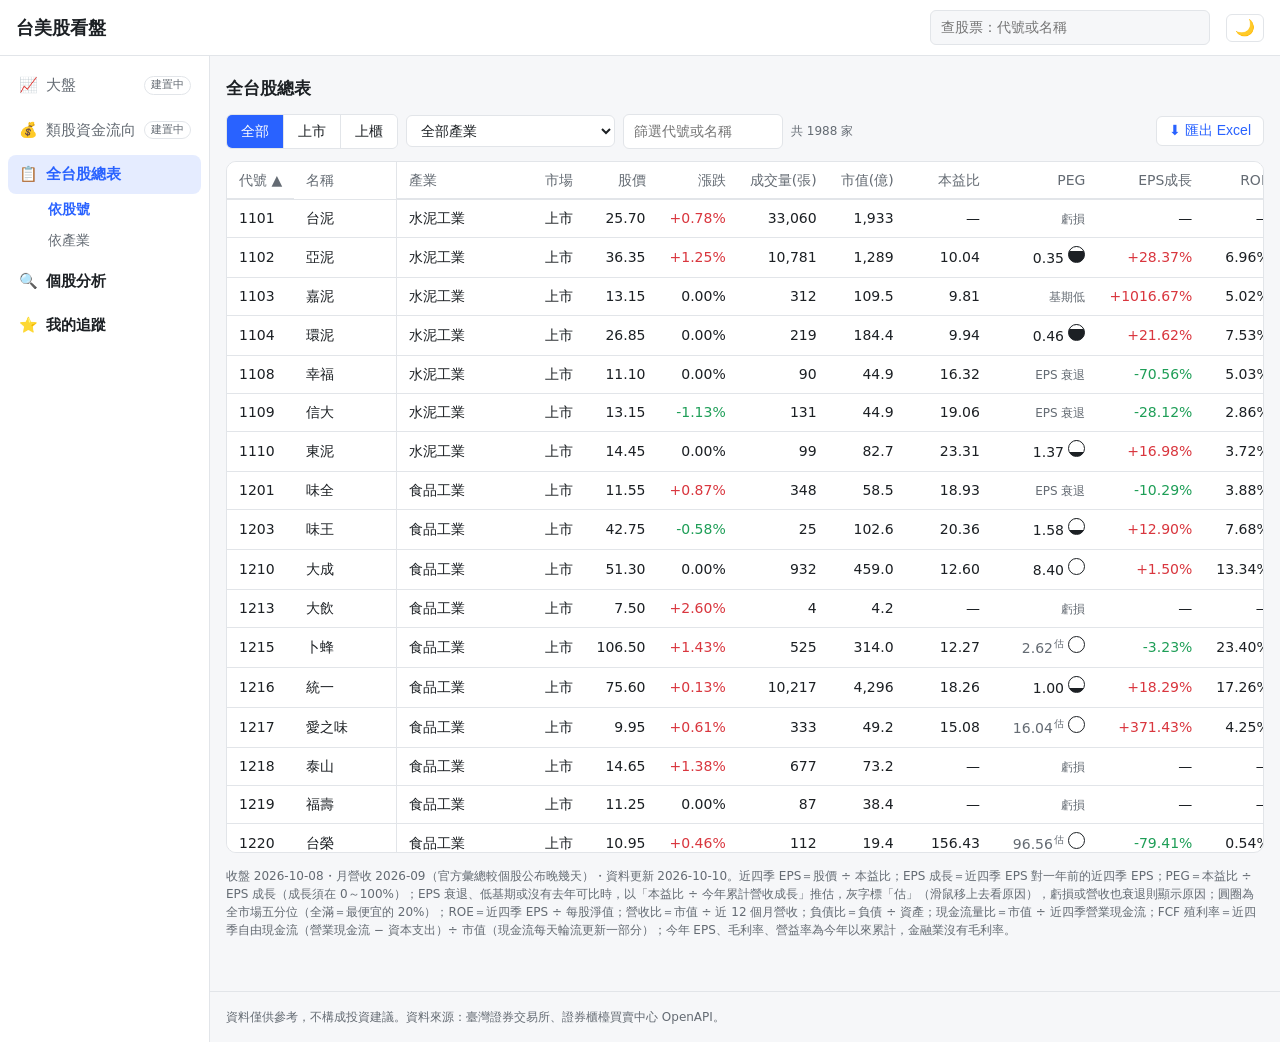
==== commit 6ee21913: "尺ˇ" ====
--- a/all.html
+++ b/all.html
@@ -31,6 +31,7 @@
     <select id="f-ind" aria-label="產業"><option value="">全部產業</option></select>
     <input type="search" id="f-q" placeholder="篩選代號或名稱" aria-label="篩選代號或名稱">
     <span class="updated" id="count"></span>
+    <button type="button" class="btn export-btn" id="export">⬇ 匯出 Excel</button>
   </div>
 
   <section class="panel">
@@ -78,6 +79,9 @@
     { k: "pb", t: "淨值比", asc: true, f: (s) => App.fmtNum(s.pb, 2) },
     { k: "psr", t: "營收比", asc: true, f: (s) => App.fmtNum(s.psr, 2) },
     { k: "debt_ratio", t: "負債比", asc: true, f: (s) => App.fmtPct(s.debt_ratio) },
+    { k: "pcf", t: "現金流量比", asc: true, f: (s) => App.fmtNum(s.pcf, 2) },
+    { k: "fcf_yield", t: "FCF殖利率", f: (s) => pctCell(s.fcf_yield) },
+    { k: "fcf_ttm", t: "自由現金流(億)", f: (s) => yi(s.fcf_ttm) },
     { k: "rev", t: "月營收(億)", f: (s) => yi(s.rev) },
     { k: "rev_yoy", t: "營收YoY", f: (s) => pctCell(s.rev_yoy) },
     { k: "rev_cum_yoy", t: "累計YoY", f: (s) => pctCell(s.rev_cum_yoy) },
@@ -210,6 +214,53 @@
     document.getElementById("wrap").scrollIntoView({ behavior: "smooth", block: "start" });
   });
 
+  // ---------- 匯出 Excel：目前篩選、排序後的全部股票（不只畫面上已載入的），所有欄位 ----------
+  const r = (x, d) => (App.isNum(x) ? +x.toFixed(d == null ? 2 : d) : null);
+  const yiN = (x, d) => (App.isNum(x) ? +(x / 1e8).toFixed(d == null ? 1 : d) : null);  // 元 → 億；沒資料保持空白（不是 0）
+  const EXPORT = [
+    ["代號", (s) => s.code], ["名稱", (s) => s.name], ["產業", (s) => s.industry], ["市場", (s) => (s.market === "TWSE" ? "上市" : "上櫃")],
+    ["收盤日", (s) => s.date], ["股價", (s) => s.close], ["漲跌%", (s) => s.change_pct], ["成交量(張)", (s) => s.volume],
+    ["市值(億)", (s) => yiN(s.mktcap)], ["本益比", (s) => s.pe],
+    ["PEG", (s) => s.peg], ["PEG(推估)", (s) => s.peg_est], ["PEG說明", (s) => s.peg_note],
+    ["近四季EPS", (s) => s.eps_ttm], ["一年前近四季EPS", (s) => s.eps_prev], ["EPS成長%", (s) => s.eps_growth],
+    ["ROE%", (s) => s.roe], ["殖利率%", (s) => s.yield], ["股價淨值比", (s) => s.pb], ["每股淨值", (s) => s.bvps],
+    ["股價營收比", (s) => s.psr], ["負債比%", (s) => s.debt_ratio],
+    ["營業現金流(億,近四季)", (s) => yiN(s.cfo_ttm)], ["自由現金流(億,近四季)", (s) => yiN(s.fcf_ttm)],
+    ["股價現金流量比", (s) => s.pcf], ["自由現金流殖利率%", (s) => s.fcf_yield],
+    ["月營收月份", (s) => s.rev_month], ["月營收(億)", (s) => yiN(s.rev, 2)], ["營收YoY%", (s) => s.rev_yoy], ["營收MoM%", (s) => s.rev_mom],
+    ["累計營收YoY%", (s) => s.rev_cum_yoy], ["近12月營收(億)", (s) => yiN(s.rev_ttm)],
+    ["今年EPS", (s) => s.eps_ytd], ["今年EPS季別", (s) => s.eps_period], ["毛利率%(今年)", (s) => s.gross_margin], ["營益率%(今年)", (s) => s.op_margin],
+  ];
+  let xlsxReady = null;
+  const loadXlsx = () => xlsxReady || (xlsxReady = new Promise((ok, fail) => {
+    const sc = document.createElement("script");
+    sc.src = "https://cdnjs.cloudflare.com/ajax/libs/xlsx/0.18.5/xlsx.full.min.js";
+    sc.onload = ok;
+    sc.onerror = () => { xlsxReady = null; fail(new Error("Excel 元件載入失敗")); };
+    document.head.appendChild(sc);
+  }));
+  document.getElementById("export").addEventListener("click", async (e) => {
+    const btn = e.currentTarget, label = btn.textContent;
+    btn.disabled = true;
+    btn.textContent = "產生中…";
+    try {
+      await loadXlsx();
+      const rows = [EXPORT.map((c) => c[0])].concat(list.map((s) => EXPORT.map((c) => { const v = c[1](s); return v === undefined ? null : v; })));
+      const ws = XLSX.utils.aoa_to_sheet(rows);
+      ws["!cols"] = EXPORT.map((c) => ({ wch: Math.max(8, c[0].length * 2) }));
+      ws["!freeze"] = { xSplit: 2, ySplit: 1 };
+      const wb = XLSX.utils.book_new();
+      XLSX.utils.book_append_sheet(wb, ws, "全台股總表");
+      const tag = [st.mk === "TWSE" ? "上市" : st.mk === "TPEX" ? "上櫃" : "", st.ind, st.q].filter(Boolean).join("_");
+      XLSX.writeFile(wb, "全台股總表_" + (dates[dates.length - 1] || data.updated) + (tag ? "_" + tag : "") + ".xlsx");
+    } catch (err) {
+      alert(err.message);
+    } finally {
+      btn.disabled = false;
+      btn.textContent = label;
+    }
+  });
+
   const months = {};
   all.forEach((s) => { if (s.rev_month) months[s.rev_month] = (months[s.rev_month] || 0) + 1; });
   const revMonth = Object.keys(months).sort((a, b) => months[b] - months[a])[0];
@@ -217,7 +268,8 @@
   document.getElementById("foot").textContent =
     "收盤 " + (dates[dates.length - 1] || "—") + "・月營收 " + (revMonth || "—") + "（官方彙總較個股公布晚幾天）・資料更新 " + data.updated +
     "。近四季 EPS＝股價 ÷ 本益比；EPS 成長＝近四季 EPS 對一年前的近四季 EPS；PEG＝本益比 ÷ EPS 成長（成長須在 0～100%）；EPS 衰退、低基期或沒有去年可比時，以「本益比 ÷ 今年累計營收成長」推估，灰字標「估」（滑鼠移上去看原因），虧損或營收也衰退則顯示原因；圓圈為全市場五分位（全滿＝最便宜的 20%）；" +
-    "ROE＝近四季 EPS ÷ 每股淨值；營收比＝市值 ÷ 近 12 個月營收；負債比＝負債 ÷ 資產；今年 EPS、毛利率、營益率為今年以來累計，金融業沒有毛利率。";
+    "ROE＝近四季 EPS ÷ 每股淨值；營收比＝市值 ÷ 近 12 個月營收；負債比＝負債 ÷ 資產；" +
+    "現金流量比＝市值 ÷ 近四季營業現金流；FCF 殖利率＝近四季自由現金流（營業現金流 − 資本支出）÷ 市值（現金流每天輪流更新一部分）；今年 EPS、毛利率、營益率為今年以來累計，金融業沒有毛利率。";
   render();
 })();
 </script>
--- a/assets/style.css
+++ b/assets/style.css
@@ -255,6 +255,8 @@
 
 .two-col.charts-2 .body { height: 300px; }
 .sub-body { height: 150px; border-top: 1px solid var(--border); }
+.tf-tabs { padding: 10px 14px 0; overflow-x: auto; }
+.tf-tabs .seg button { padding: 4px 12px; font-size: 13px; white-space: nowrap; }
 .kctl { display: flex; flex-wrap: wrap; align-items: center; gap: 6px 14px; padding: 10px 14px 0; font-size: 13px; }
 .kctl label { display: inline-flex; align-items: center; gap: 4px; cursor: pointer; }
 .kctl label i, .dot { display: inline-block; width: 10px; height: 3px; border-radius: 2px; vertical-align: middle; margin-right: 4px; }
@@ -316,6 +318,8 @@
   padding: 6px 10px; border: 1px solid var(--border); border-radius: 6px; background: var(--card); color: var(--text); font: inherit; font-size: 14px;
 }
 .toolbar input[type="search"] { width: 160px; }
+.toolbar .export-btn { margin-left: auto; cursor: pointer; }
+.toolbar .export-btn:disabled { opacity: .6; cursor: wait; }
 
 /* 比較頁 */
 .toolbar { display: flex; flex-wrap: wrap; align-items: center; gap: 8px; margin-bottom: 12px; }
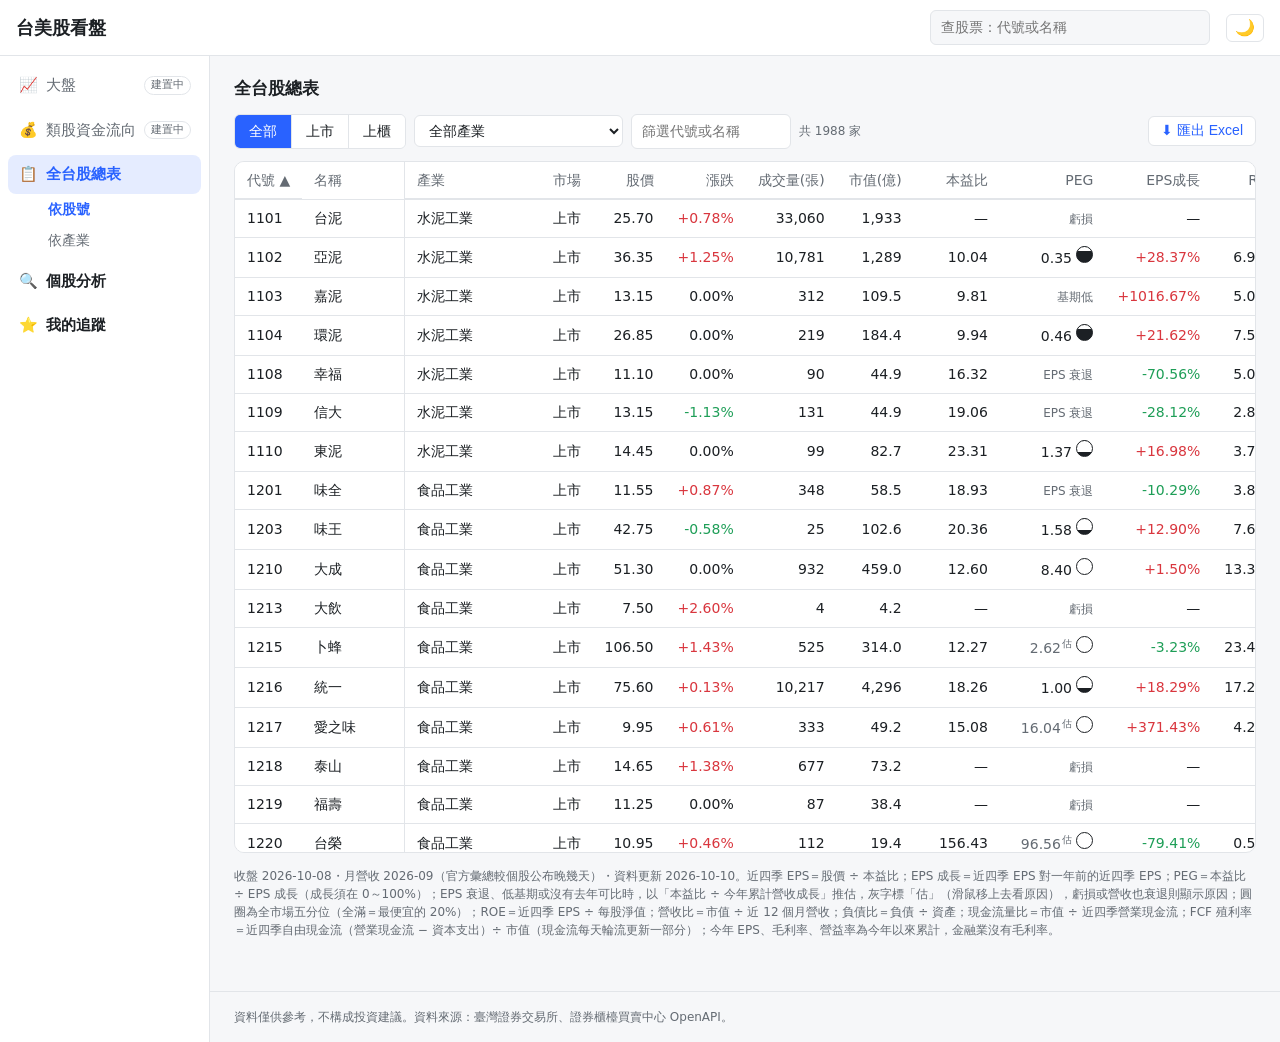
==== commit 68a614c7: "UP2" ====
--- a/all.html
+++ b/all.html
@@ -54,43 +54,10 @@
 <script src="assets/layout.js"></script>
 <script src="assets/search.js"></script>
 <script src="assets/refs.js"></script>
+<script src="assets/stockcols.js"></script>
 <script>
 (async function () {
-  const yi = (x) => (App.isNum(x) ? App.fmtNum(x / 1e8, x >= 1e11 ? 0 : 1) : "—");  // 元 → 億
-  const pctCell = (x) => '<span class="' + App.upDown(x) + '">' + App.fmtPct(x, true) + "</span>";
-  // l：靠左；asc：預設由小到大（其餘數字欄預設由大到小）
-  const COLS = [
-    { k: "code", t: "代號", l: true, asc: true, f: (s) => App.esc(s.code) },
-    { k: "name", t: "名稱", l: true, asc: true, f: (s) => App.esc(s.name) },
-    { k: "industry", t: "產業", l: true, asc: true, f: (s) => App.esc(s.industry) },
-    { k: "market", t: "市場", l: true, asc: true, f: (s) => (s.market === "TWSE" ? "上市" : "上櫃") },
-    { k: "close", t: "股價", f: (s) => App.fmtPrice(s.close) },
-    { k: "change_pct", t: "漲跌", f: (s) => pctCell(s.change_pct) },
-    { k: "volume", t: "成交量(張)", f: (s) => App.fmtNum(s.volume) },
-    { k: "mktcap", t: "市值(億)", f: (s) => yi(s.mktcap) },
-    { k: "pe", t: "本益比", asc: true, f: (s) => App.fmtNum(s.pe, 2) },
-    // PEG：實際值；沒有時用推估值（灰字「估」，本益比 ÷ 累計營收成長）；都沒有就顯示原因
-    { k: "peg_any", t: "PEG", asc: true, f: (s) => (App.isNum(s.peg) ? App.fmtNum(s.peg, 2) + " " + Refs.dot(pegLv[s.code], "PEG 和全市場比")
-      : App.isNum(s.peg_est) ? '<span class="est" title="' + App.esc(s.peg_note) + '">' + App.fmtNum(s.peg_est, 2) + "<sup>估</sup></span> " + Refs.dot(pegLv[s.code], "推估 PEG 和全市場比")
-      : '<span class="updated" title="' + App.esc(s.peg_note || "") + '">' + App.esc((s.peg_note || "—").split("，")[0]) + "</span>") },
-    { k: "eps_growth", t: "EPS成長", f: (s) => pctCell(s.eps_growth) },
-    { k: "roe", t: "ROE", f: (s) => App.fmtPct(s.roe) },
-    { k: "yield", t: "殖利率", f: (s) => App.fmtPct(s.yield) },
-    { k: "pb", t: "淨值比", asc: true, f: (s) => App.fmtNum(s.pb, 2) },
-    { k: "psr", t: "營收比", asc: true, f: (s) => App.fmtNum(s.psr, 2) },
-    { k: "debt_ratio", t: "負債比", asc: true, f: (s) => App.fmtPct(s.debt_ratio) },
-    { k: "pcf", t: "現金流量比", asc: true, f: (s) => App.fmtNum(s.pcf, 2) },
-    { k: "fcf_yield", t: "FCF殖利率", f: (s) => pctCell(s.fcf_yield) },
-    { k: "fcf_ttm", t: "自由現金流(億)", f: (s) => yi(s.fcf_ttm) },
-    { k: "rev", t: "月營收(億)", f: (s) => yi(s.rev) },
-    { k: "rev_yoy", t: "營收YoY", f: (s) => pctCell(s.rev_yoy) },
-    { k: "rev_cum_yoy", t: "累計YoY", f: (s) => pctCell(s.rev_cum_yoy) },
-    { k: "eps_ttm", t: "近四季EPS", f: (s) => App.fmtNum(s.eps_ttm, 2) },
-    { k: "eps_ytd", t: "今年EPS", f: (s) => App.fmtNum(s.eps_ytd, 2) + (s.eps_period ? ' <span class="updated">' + s.eps_period.slice(4) + "</span>" : "") },
-    { k: "gross_margin", t: "毛利率", f: (s) => App.fmtPct(s.gross_margin) },
-    { k: "op_margin", t: "營益率", f: (s) => App.fmtPct(s.op_margin) },
-  ];
-
+  const { yi, pctCell } = StockCols;
   let data;
   try {
     data = await App.loadJSON("data/all/stocks.json");
@@ -101,6 +68,7 @@
   const all = data.rows.map((r) => Object.fromEntries(data.fields.map((f, i) => [f, r[i]])));
   all.forEach((s) => { s.peg_any = App.isNum(s.peg) ? s.peg : s.peg_est; });  // 排序用：實際值優先，沒有就用推估值
   const pegLv = Refs.levelsFor(all, "peg");  // PEG 的全市場五分位燈號（推估值也和實際 PEG 的分布比）
+  const COLS = StockCols.tw(pegLv);           // 欄位定義在 assets/stockcols.js（和我的追蹤清單共用）
   const industryView = new URLSearchParams(location.search).get("view") === "industry";
   if (industryView) document.getElementById("title").textContent = "全台股總表・依產業";
 
--- a/assets/style.css
+++ b/assets/style.css
@@ -52,6 +52,7 @@
 .down { color: var(--down); }
 
 * { box-sizing: border-box; }
+[hidden] { display: none !important; }  /* hidden 屬性一律隱藏（不被 .grid 等 display 規則蓋掉） */
 body {
   margin: 0;
   background: var(--bg);
@@ -79,7 +80,9 @@
 .layout { display: grid; grid-template-columns: 210px minmax(0, 1fr); min-height: calc(100vh - 53px); }
 .content { min-width: 0; }
 .panel, .two-col { scroll-margin-top: 64px; }  /* 點選單細項跳到錨點時，不被固定的頁首蓋住 */
-.content > main { max-width: 1240px; }
+/* 右側內容靠左（緊貼選單），不置中；寬螢幕一排可以放更多卡片 */
+.content > main { max-width: 1600px; margin: 0; padding: 16px 24px; }
+.content > footer { max-width: 1600px; margin: 24px 0 0; padding: 16px 24px; }
 .sidebar { border-right: 1px solid var(--border); background: var(--card); }
 .sidebar nav { position: sticky; top: 53px; max-height: calc(100vh - 53px); overflow-y: auto; padding: 10px 8px 24px; }
 .grp { margin-bottom: 6px; }
@@ -232,6 +235,37 @@
 .pick-list .empty { color: var(--muted); padding: 8px 10px; font-size: 14px; }
 .dlg-foot { display: flex; justify-content: flex-end; margin-top: 10px; }
 
+/* 我的追蹤：顯示方式按鈕與三種版面 */
+.view-wrap { margin-left: auto; display: flex; align-items: center; gap: 6px; white-space: nowrap; }  /* 文字和按鈕一起換行、靠右 */
+.view-label { font-size: 14px; color: var(--muted); }
+.view-btns button { display: inline-flex; align-items: center; padding: 6px 10px; }
+.view-btns svg { width: 16px; height: 16px; fill: currentColor; }
+
+/* 小方塊：一排更多檔，走勢圖變矮 */
+.grid.view-small { grid-template-columns: repeat(auto-fill, minmax(175px, 1fr)); gap: 10px; }
+.grid.view-small .card-head { padding: 8px 10px 0; }
+.grid.view-small .card-head strong { font-size: 14px; }
+.grid.view-small .card .mini { height: 120px; }
+.grid.view-small .own-mini { padding: 4px 10px 8px; }
+.grid.view-small .own-mini .px { font-size: 19px; }
+.grid.view-small .own-mini .chg { font-size: 13px; }
+.grid.view-small .own-mini .sub { font-size: 11px; }
+.grid.view-small .add-card { min-height: 150px; }
+.grid.view-small .add-card .plus { font-size: 32px; }
+
+/* 清單：和全台股總表一樣的表格（多一欄近一年走勢）；方塊模式時藏起來 */
+main.mode-list .grid { display: none; }
+main:not(.mode-list) .list-pane { display: none; }
+.list-pane { background: var(--card); border: 1px solid var(--border); border-radius: 10px; overflow: hidden; }
+.watch-table { max-height: none; }
+.watch-table .spark { display: block; }
+.watch-table td:has(.sp) { padding-top: 3px; padding-bottom: 3px; }
+.rm-row { width: 24px; height: 24px; border-radius: 50%; border: 1px solid var(--border); background: var(--card); color: var(--muted); cursor: pointer; line-height: 1; }
+.rm-row:hover { color: var(--up); border-color: var(--up); }
+tr.busy { opacity: .4; pointer-events: none; }
+.list-add { display: block; width: 100%; padding: 12px; border: 0; border-top: 1px solid var(--border); background: transparent; color: var(--muted); font: inherit; font-size: 14px; cursor: pointer; }
+.list-add:hover { color: var(--accent); background: var(--bg); }
+
 /* 首頁：上市股票用自己的資料畫的小卡 */
 .own-mini { display: flex; flex-direction: column; height: 100%; padding: 8px 14px 10px; }
 .own-mini .px { font-size: 26px; font-weight: 600; }
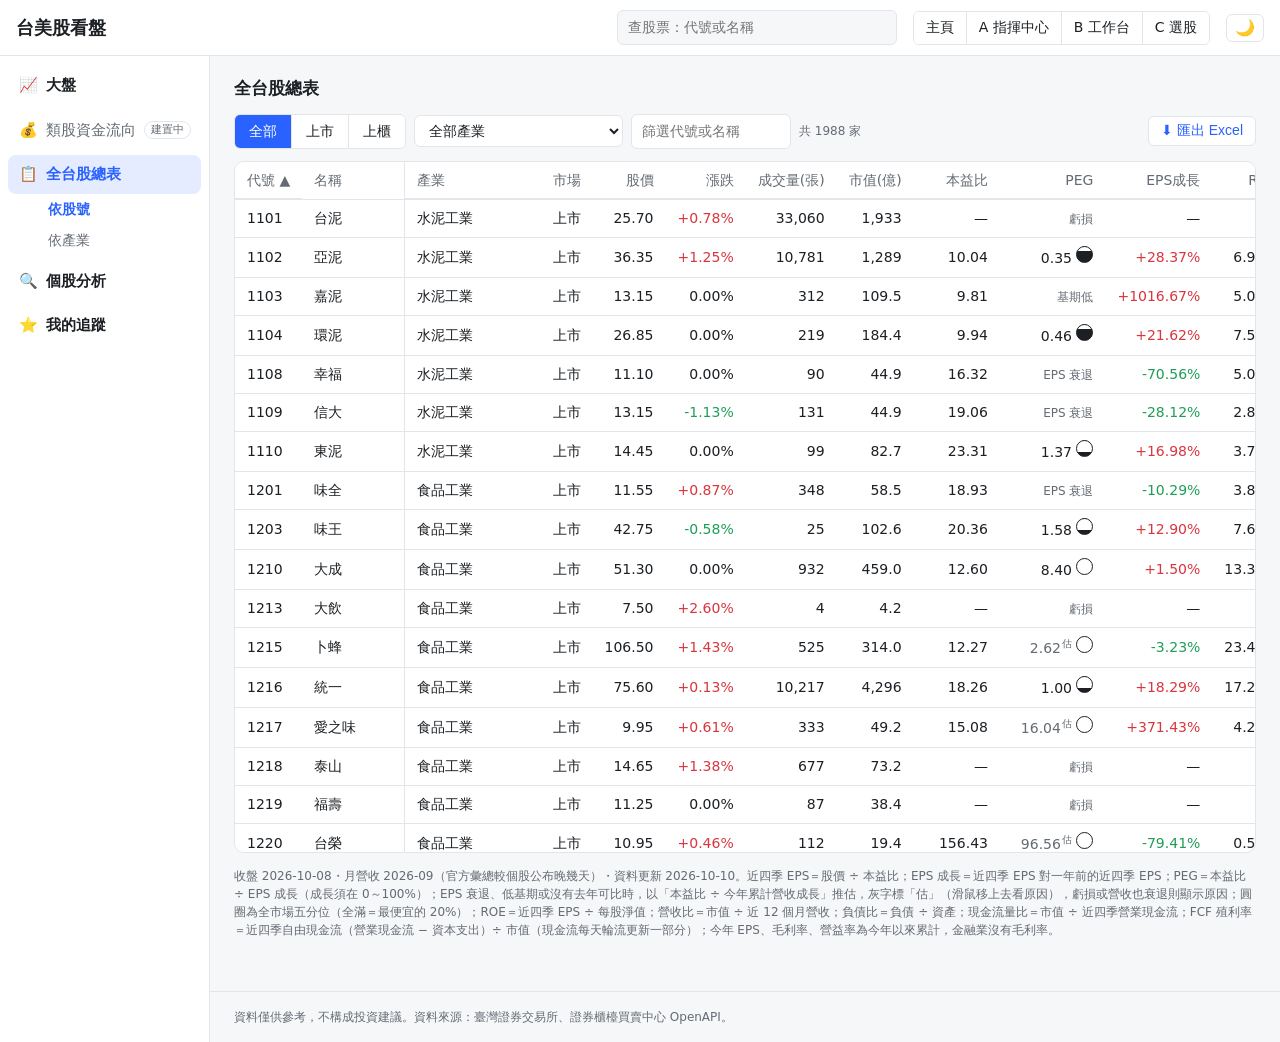
==== commit a2d5945e: "版面切換第 1 步：共用頁首加上「主頁｜A｜B｜C」切換（layout-switch.js），A／B／C 先放建置中頁面 依 LAYOUT-SPEC.md 第 9 節。切換時帶著 market、sym" ====
--- a/all.html
+++ b/all.html
@@ -52,6 +52,7 @@
 
 <script src="assets/app.js"></script>
 <script src="assets/layout.js"></script>
+<script src="assets/layout-switch.js"></script>
 <script src="assets/search.js"></script>
 <script src="assets/refs.js"></script>
 <script src="assets/stockcols.js"></script>
--- a/assets/style.css
+++ b/assets/style.css
@@ -105,6 +105,20 @@
   body.menu-open .content::before { content: ""; position: fixed; inset: 0; z-index: 35; background: rgba(0,0,0,.35); }
 }
 
+/* 頁首版面切換：主頁｜A 指揮中心｜B 工作台｜C 選股（assets/layout-switch.js） */
+.layout-switch { flex: none; }
+.layout-switch a { display: inline-flex; align-items: center; justify-content: center; min-height: 32px; padding: 4px 12px; background: var(--card); color: var(--text); text-decoration: none; font-size: 14px; white-space: nowrap; }
+.layout-switch a + a { border-left: 1px solid var(--border); }
+.layout-switch a:hover { color: var(--accent); }
+.layout-switch a[aria-current="page"] { background: var(--accent); color: #fff; }
+.layout-switch .ls-short { display: none; }
+@media (max-width: 1100px) {
+  .layout-switch .ls-long { display: none; }
+  .layout-switch .ls-short { display: inline; }
+  .layout-switch a { min-width: 40px; padding: 4px 8px; }
+}
+@media (max-width: 760px) { .layout-switch a { min-height: 44px; min-width: 44px; } }
+
 /* 頁首搜尋框 */
 .search { position: relative; flex: 0 1 280px; margin-left: auto; }
 .search input {
@@ -265,6 +279,111 @@
 tr.busy { opacity: .4; pointer-events: none; }
 .list-add { display: block; width: 100%; padding: 12px; border: 0; border-top: 1px solid var(--border); background: transparent; color: var(--muted); font: inherit; font-size: 14px; cursor: pointer; }
 .list-add:hover { color: var(--accent); background: var(--bg); }
+
+/* 大盤頁：行情方塊 */
+.tiles { display: grid; grid-template-columns: repeat(auto-fill, minmax(200px, 1fr)); gap: 10px; margin-bottom: 14px; }
+.tile { background: var(--card); border: 1px solid var(--border); border-radius: 10px; padding: 10px 14px; }
+.t-name { font-size: 13px; color: var(--muted); }
+.t-val { font-size: 22px; font-weight: 600; font-variant-numeric: tabular-nums; margin: 2px 0; }
+.t-sub { font-size: 12px; color: var(--muted); line-height: 1.6; }
+.tf-tabs .seg + .seg { margin-left: 6px; }
+
+/* 熱力圖 */
+.heat { position: relative; height: 560px; margin: 10px 14px 6px; background: #22252b; border-radius: 6px; overflow: hidden; }
+.hm-group { position: absolute; box-sizing: border-box; border: 1px solid #15171b; }
+.hm-gname { position: absolute; left: 0; right: 0; top: 0; height: 16px; padding: 0 4px; font-size: 11px; line-height: 16px; color: #d6d9de; background: #2c3038; white-space: nowrap; overflow: hidden; text-overflow: ellipsis; }
+.hm-tile {
+  position: absolute; box-sizing: border-box; border: 1px solid #15171b; color: #fff; text-decoration: none;
+  display: flex; flex-direction: column; align-items: center; justify-content: center; overflow: hidden; text-align: center; line-height: 1.15;
+}
+.hm-tile:hover { outline: 2px solid #fff; z-index: 2; }
+.hm-tile b { font-weight: 600; white-space: nowrap; max-width: 100%; overflow: hidden; text-overflow: ellipsis; padding: 0 2px; }
+.hm-tile span { font-size: .8em; opacity: .9; }
+.heat-legend { display: flex; justify-content: center; gap: 0; margin: 0 14px 12px; font-size: 11px; }
+.heat-legend span { flex: 0 1 60px; text-align: center; color: #fff; padding: 2px 0; }
+@media (max-width: 760px) { .heat { height: 420px; margin: 8px; } }
+@media (max-width: 760px) {
+  .tiles { grid-template-columns: repeat(2, minmax(0, 1fr)); gap: 8px; }
+  .tile { padding: 8px 10px; }
+  .t-val { font-size: 18px; }
+}
+.tf-tabs button:disabled { opacity: .4; cursor: not-allowed; }
+/* 價／量／副圖三格與拖拉條 */
+.kpane { position: relative; }
+.chart-body.kpane, .sub-body.kpane { height: auto; }
+.pane-resizer { height: 12px; cursor: row-resize; background: transparent; border-top: 1px solid var(--border); position: relative; touch-action: none; }
+.pane-resizer::after { content: ""; position: absolute; left: 50%; top: 3px; width: 56px; height: 5px; margin-left: -28px; border-radius: 3px; background: var(--muted); opacity: .55; }
+.pane-resizer:hover, .pane-resizer.dragging { background: color-mix(in srgb, var(--accent) 10%, transparent); }
+.pane-resizer:hover::after, .pane-resizer.dragging::after, .pane-resizer:focus-visible::after { background: var(--accent); opacity: 1; }
+@media (pointer: coarse) { .pane-resizer { height: 20px; } .pane-resizer::after { top: 7px; } }  /* 手機手指好按 */
+.kpane[hidden] + .pane-resizer { display: none; }
+
+/* K 線全螢幕 */
+.panel.kfs { position: relative; }
+.fs-btn { position: absolute; top: 10px; right: 12px; z-index: 3; width: 32px; height: 32px; display: inline-flex; align-items: center; justify-content: center;
+  border: 1px solid var(--border); border-radius: 6px; background: var(--card); color: var(--muted); cursor: pointer; }
+.fs-btn:hover, .fs-btn:focus-visible { color: var(--accent); border-color: var(--accent); }
+.fs-btn svg { width: 16px; height: 16px; fill: none; stroke: currentColor; stroke-width: 1.8; stroke-linecap: round; stroke-linejoin: round; }
+.panel.kfs:fullscreen, .panel.kfs.fs-fallback { display: flex; flex-direction: column; margin: 0; padding: 12px 16px; border-radius: 0; background: var(--card); overflow: auto; }
+.panel.kfs.fs-fallback { position: fixed; inset: 0; z-index: 1000; }
+.panel.kfs:fullscreen > *, .panel.kfs.fs-fallback > * { flex-shrink: 0; }  /* 週期列、工具列不被擠扁，只有 K 線那格伸縮 */
+.panel.kfs:fullscreen .chart-body, .panel.kfs.fs-fallback .chart-body { flex: 1 1 auto; height: auto !important; min-height: 240px; }
+.panel.kfs:fullscreen .sub-body, .panel.kfs.fs-fallback .sub-body { flex: none; }
+.panel.kfs:fullscreen > .note, .panel.kfs:fullscreen > .table-wrap,
+.panel.kfs.fs-fallback > .note, .panel.kfs.fs-fallback > .table-wrap { display: none; }
+body.fs-lock { overflow: hidden; }
+
+/* K 線下方的摺疊區塊（扣抵表、說明）：和圖分開的框，可收合 */
+.k-box { margin-top: 12px; border: 1px solid var(--border); border-radius: 8px; background: var(--bg); }
+.k-box > summary { display: flex; align-items: center; gap: 8px; padding: 8px 12px; cursor: pointer; font-size: 14px; font-weight: 600; list-style: none; user-select: none; }
+.k-box > summary::-webkit-details-marker { display: none; }
+.k-box > summary::before { content: ""; width: 7px; height: 7px; border-right: 2px solid var(--muted); border-bottom: 2px solid var(--muted); transform: rotate(-45deg); transition: transform .15s; }
+.k-box[open] > summary::before { transform: rotate(45deg); }
+.k-box > summary::after { content: "展開"; margin-left: auto; padding: 2px 10px; border: 1px solid var(--border); border-radius: 12px; font-size: 12px; font-weight: 400; color: var(--muted); }
+.k-box[open] > summary::after { content: "收合"; }
+.k-box > summary:hover::after, .k-box > summary:focus-visible::after { color: var(--accent); border-color: var(--accent); }
+.k-box[open] > summary { border-bottom: 1px solid var(--border); }
+.k-box > .table-wrap { margin: 0; border: 0; border-radius: 0 0 8px 8px; }
+.k-box > .note { margin: 0; padding: 10px 12px; }
+
+/* 副圖一、副圖二選單 */
+.sub-sel { display: inline-flex; gap: 10px; flex-wrap: wrap; }
+.sub-sel label { display: inline-flex; align-items: center; gap: 4px; font-size: 13px; color: var(--muted); white-space: nowrap; }
+.sub-sel select { padding: 3px 6px; border: 1px solid var(--border); border-radius: 6px; background: var(--card); color: var(--text); font: inherit; font-size: 13px; cursor: pointer; }
+
+/* 盤中即時標籤 */
+.live-badge { display: inline-flex; align-items: center; gap: 4px; font-size: 12px; padding: 1px 8px; border-radius: 10px; border: 1px solid var(--border); color: var(--muted); white-space: nowrap; }
+.live-badge.on { color: var(--up); border-color: var(--up); }
+.live-badge.on i { width: 7px; height: 7px; border-radius: 50%; background: var(--up); animation: live-blink 1.2s infinite; }
+.live-badge.err { color: var(--muted); border-style: dashed; }
+.live-badge.off { opacity: .7; }
+@keyframes live-blink { 50% { opacity: .2; } }
+@media (prefers-reduced-motion: reduce) { .live-badge.on i { animation: none; } }
+
+/* 均線設定對話框 */
+.ma-dlg { width: min(560px, calc(100vw - 32px)); }
+.ma-dlg h4 { margin: 14px 0 6px; font-size: 14px; }
+.ma-tbl { font-size: 13px; margin-bottom: 6px; }
+.ma-tbl th, .ma-tbl td { padding: 4px 6px; text-align: left; }
+.ma-tbl input[type="checkbox"] { width: auto; }
+.ma-tbl input[type="number"] { width: 64px; padding: 3px 6px; border: 1px solid var(--border); border-radius: 4px; background: var(--bg); color: var(--text); font: inherit; }
+.ma-tbl input[type="color"] { width: 40px; height: 26px; padding: 0; border: 1px solid var(--border); border-radius: 4px; background: none; }
+.ma-tbl select { padding: 3px; border: 1px solid var(--border); border-radius: 4px; background: var(--bg); color: var(--text); font: inherit; }
+.ma-dlg .dlg-foot { align-items: center; gap: 6px; }
+.btn.primary { background: var(--accent); color: #fff; border-color: var(--accent); }
+.ma-err { min-height: 1em; margin: 6px 0 0; font-size: 13px; }
+.ma-btn { margin-left: 4px; cursor: pointer; padding: 3px 10px; font-size: 13px; }
+
+/* K 線「查價」資訊小框 */
+.k-tip {
+  position: absolute; z-index: 5; pointer-events: none; min-width: 120px;
+  padding: 6px 9px; border-radius: 6px; border: 1px solid var(--border);
+  background: color-mix(in srgb, var(--card) 94%, transparent); box-shadow: 0 4px 14px rgba(0,0,0,.18);
+  font-size: 12px; line-height: 1.55; color: var(--muted); font-variant-numeric: tabular-nums; white-space: nowrap;
+}
+.k-tip b { color: var(--text); font-weight: 600; }
+.k-tip .k-tip-d { color: var(--text); font-weight: 600; margin-bottom: 2px; }
+label.track { display: inline-flex; align-items: center; gap: 4px; margin-left: 8px; font-size: 13px; cursor: pointer; white-space: nowrap; }
 
 /* 首頁：上市股票用自己的資料畫的小卡 */
 .own-mini { display: flex; flex-direction: column; height: 100%; padding: 8px 14px 10px; }
@@ -386,3 +505,58 @@
   .canvas-body, .two-col.charts-2 .body { height: 260px; }
   th, td { padding: 7px 8px; }
 }
+
+/* 我的追蹤：持股（匯入庫存） */
+#hold-btn { padding: 4px 10px; font-size: 13px; cursor: pointer; }
+/* 自選股分頁 */
+.grp-bar { display: flex; align-items: center; gap: 6px; flex-wrap: wrap; min-width: 0; max-width: 100%; }
+.grp-tabs { display: flex; overflow-x: auto; max-width: 100%; scrollbar-width: thin; }
+.grp-tabs button { white-space: nowrap; display: inline-flex; align-items: center; gap: 5px; }
+.grp-tabs .g-cnt { font-size: 11px; min-width: 18px; padding: 0 5px; border-radius: 9px; background: var(--border); color: var(--muted); line-height: 16px; text-align: center; }
+.grp-tabs button[aria-pressed="true"] .g-cnt { background: rgba(255,255,255,.25); color: inherit; }
+.grp-tabs .g-input { width: 9em; padding: 1px 4px; border: 1px solid var(--accent); border-radius: 4px; background: var(--bg); color: var(--text); font: inherit; }
+.grp-btn { min-width: 32px; padding: 4px 8px; font-size: 15px; line-height: 1; }
+.grp-btn:disabled { opacity: .4; cursor: default; }
+.list-pane + .list-pane { margin-top: 14px; }
+.view-title { font-weight: 600; font-size: 15px; }
+.view-title:empty { display: none; }
+.list-cap { padding: 8px 12px; font-weight: 600; border-bottom: 1px solid var(--border); }
+
+.hold-sum { background: var(--card); border: 1px solid var(--border); border-radius: 10px; padding: 10px 14px; margin-bottom: 12px; }
+.hold-sum > div:first-child { display: flex; flex-wrap: wrap; gap: 4px 22px; font-size: 14px; color: var(--muted); }
+.hold-sum b { color: var(--text); font-size: 16px; font-weight: 600; margin-left: 4px; }
+.hold-sum b.up { color: var(--up); }
+.hold-sum b.down { color: var(--down); }
+.hold-sum .updated { margin-top: 4px; }
+.hold-line { display: flex; flex-wrap: wrap; justify-content: space-between; gap: 0 8px; padding: 4px 14px 0; font-size: 13px; color: var(--muted); }
+.grid.view-small .hold-line { padding: 3px 10px 0; font-size: 11px; }
+.hold-dlg { width: min(680px, calc(100vw - 32px)); }
+.hold-dlg textarea { width: 100%; box-sizing: border-box; padding: 8px 10px; border: 1px solid var(--border); border-radius: 6px; background: var(--bg); color: var(--text); font: 13px/1.5 ui-monospace, Consolas, monospace; resize: vertical; }
+.hold-row { display: flex; flex-wrap: wrap; align-items: center; gap: 8px; margin-top: 8px; }
+.hold-row .btn { cursor: pointer; }
+.hold-row #hold-parse { margin-left: auto; }
+.hold-table { max-height: 46vh; overflow: auto; border: 1px solid var(--border); border-radius: 8px; }
+.hold-table input[type=number] { width: 7.5em; padding: 3px 6px; text-align: right; }
+.hold-table input[type=checkbox] { width: auto; }
+.tag-us { font-size: 11px; color: var(--muted); border: 1px solid var(--border); border-radius: 4px; padding: 0 3px; }
+.hold-opts { display: flex; flex-wrap: wrap; gap: 6px 16px; margin-top: 10px; font-size: 14px; }
+.hold-opts label { display: inline-flex; align-items: center; gap: 4px; cursor: pointer; }
+.hold-opts input { width: auto; }
+.hold-foot { align-items: center; gap: 6px; flex-wrap: wrap; }
+.hold-cur { margin-right: auto; font-size: 13px; color: var(--muted); }
+.linkish { border: 0; background: none; padding: 0 2px; color: var(--accent); font: inherit; cursor: pointer; text-decoration: underline; }
+.dlg details { margin-top: 8px; }
+.dlg .btn { cursor: pointer; }
+
+/* TradingView 元件：網頁是深色時，iframe 會繼承 color-scheme: dark，而 TradingView 的頁面沒有宣告深色，
+   瀏覽器就把 iframe 底色畫成不透明白色，深色主題的淺灰字放在白底上幾乎看不見（手機最明顯）。
+   讓 iframe 用 normal，與 TradingView 頁面一致，底色才會透明、看到卡片的深色背景。 */
+.tradingview-widget-container iframe { color-scheme: normal; }
+
+/* 個股頁：台股公司資料（證交所／櫃買） */
+.co-profile { height: 100%; overflow-y: auto; padding: 6px 14px 10px; box-sizing: border-box; }
+.co-profile table { width: 100%; border-collapse: collapse; font-size: 14px; }
+.co-profile th { text-align: left; font-weight: normal; color: var(--muted); white-space: nowrap; padding: 7px 12px 7px 0; vertical-align: top; width: 1%; }
+.co-profile td { padding: 7px 0; text-align: left; word-break: break-word; }
+.co-profile tr + tr th, .co-profile tr + tr td { border-top: 1px solid var(--border); }
+.co-profile .updated { margin: 10px 0 0; }
